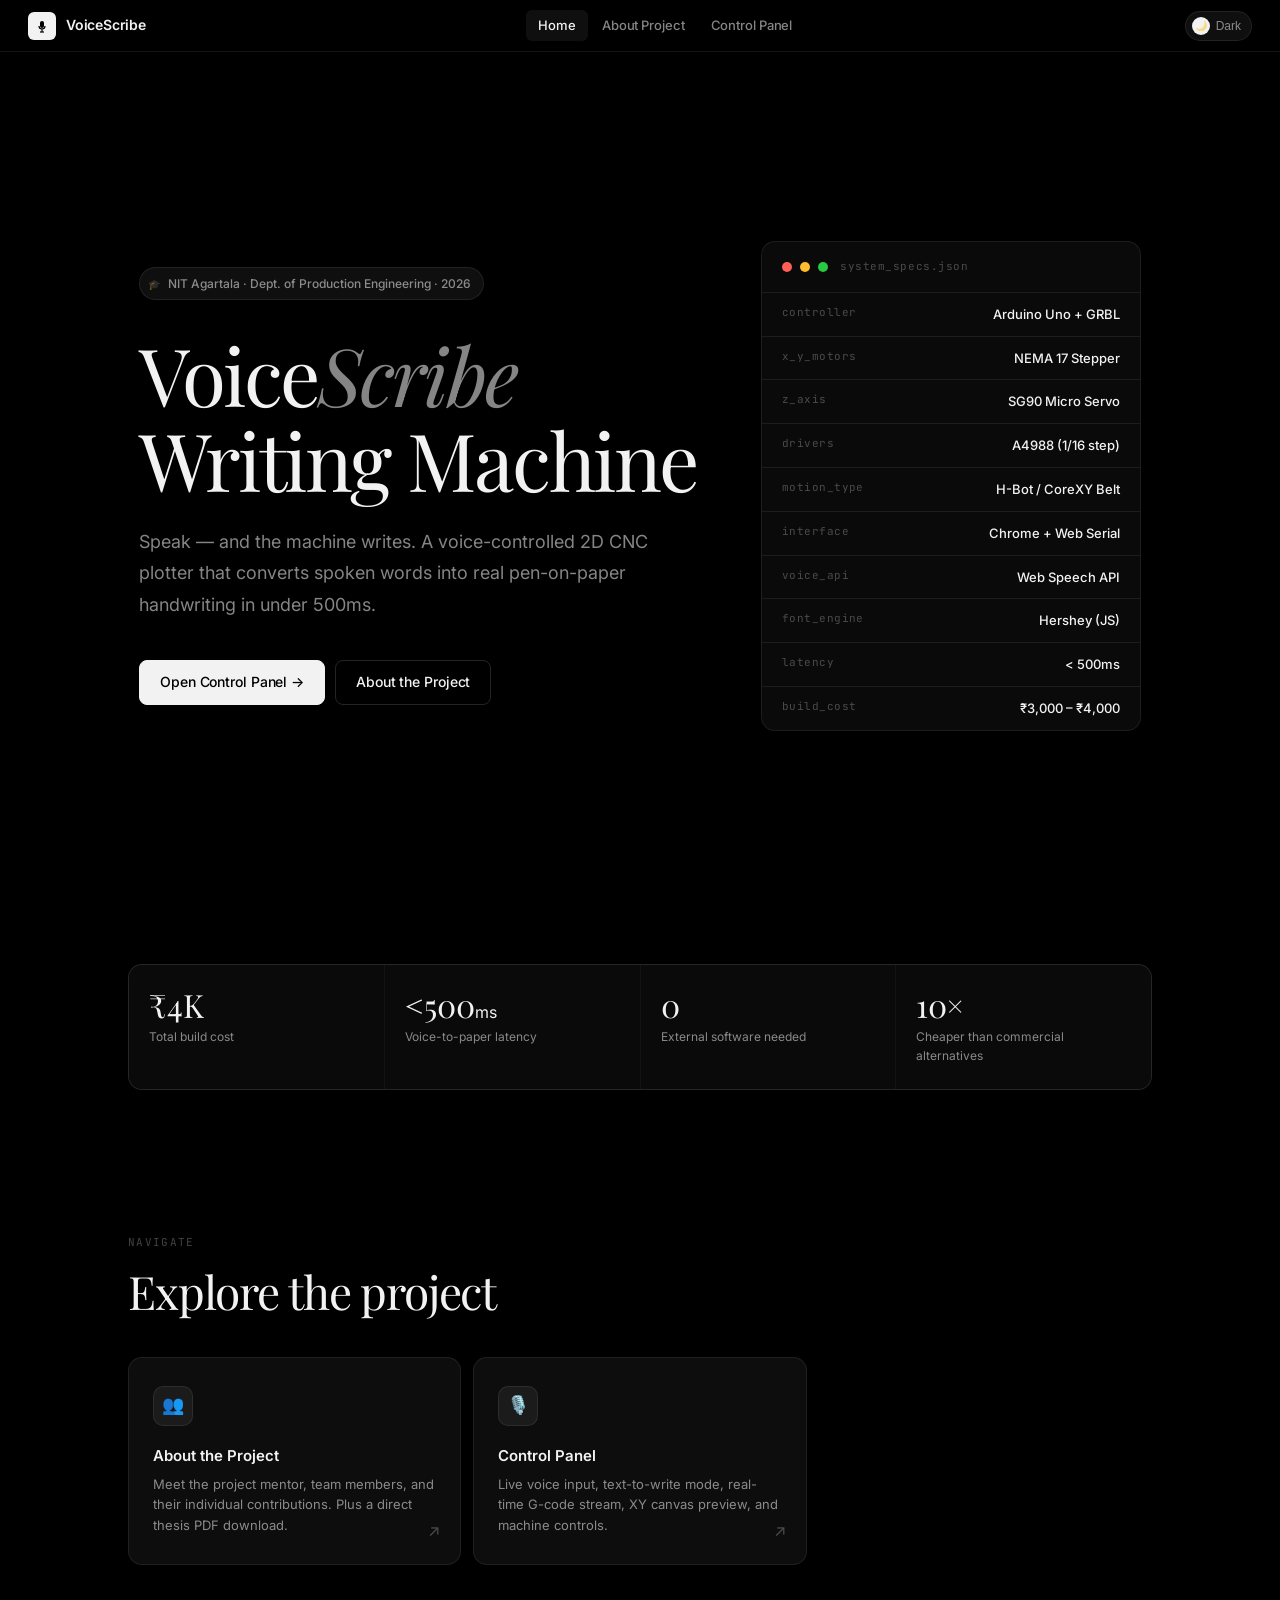
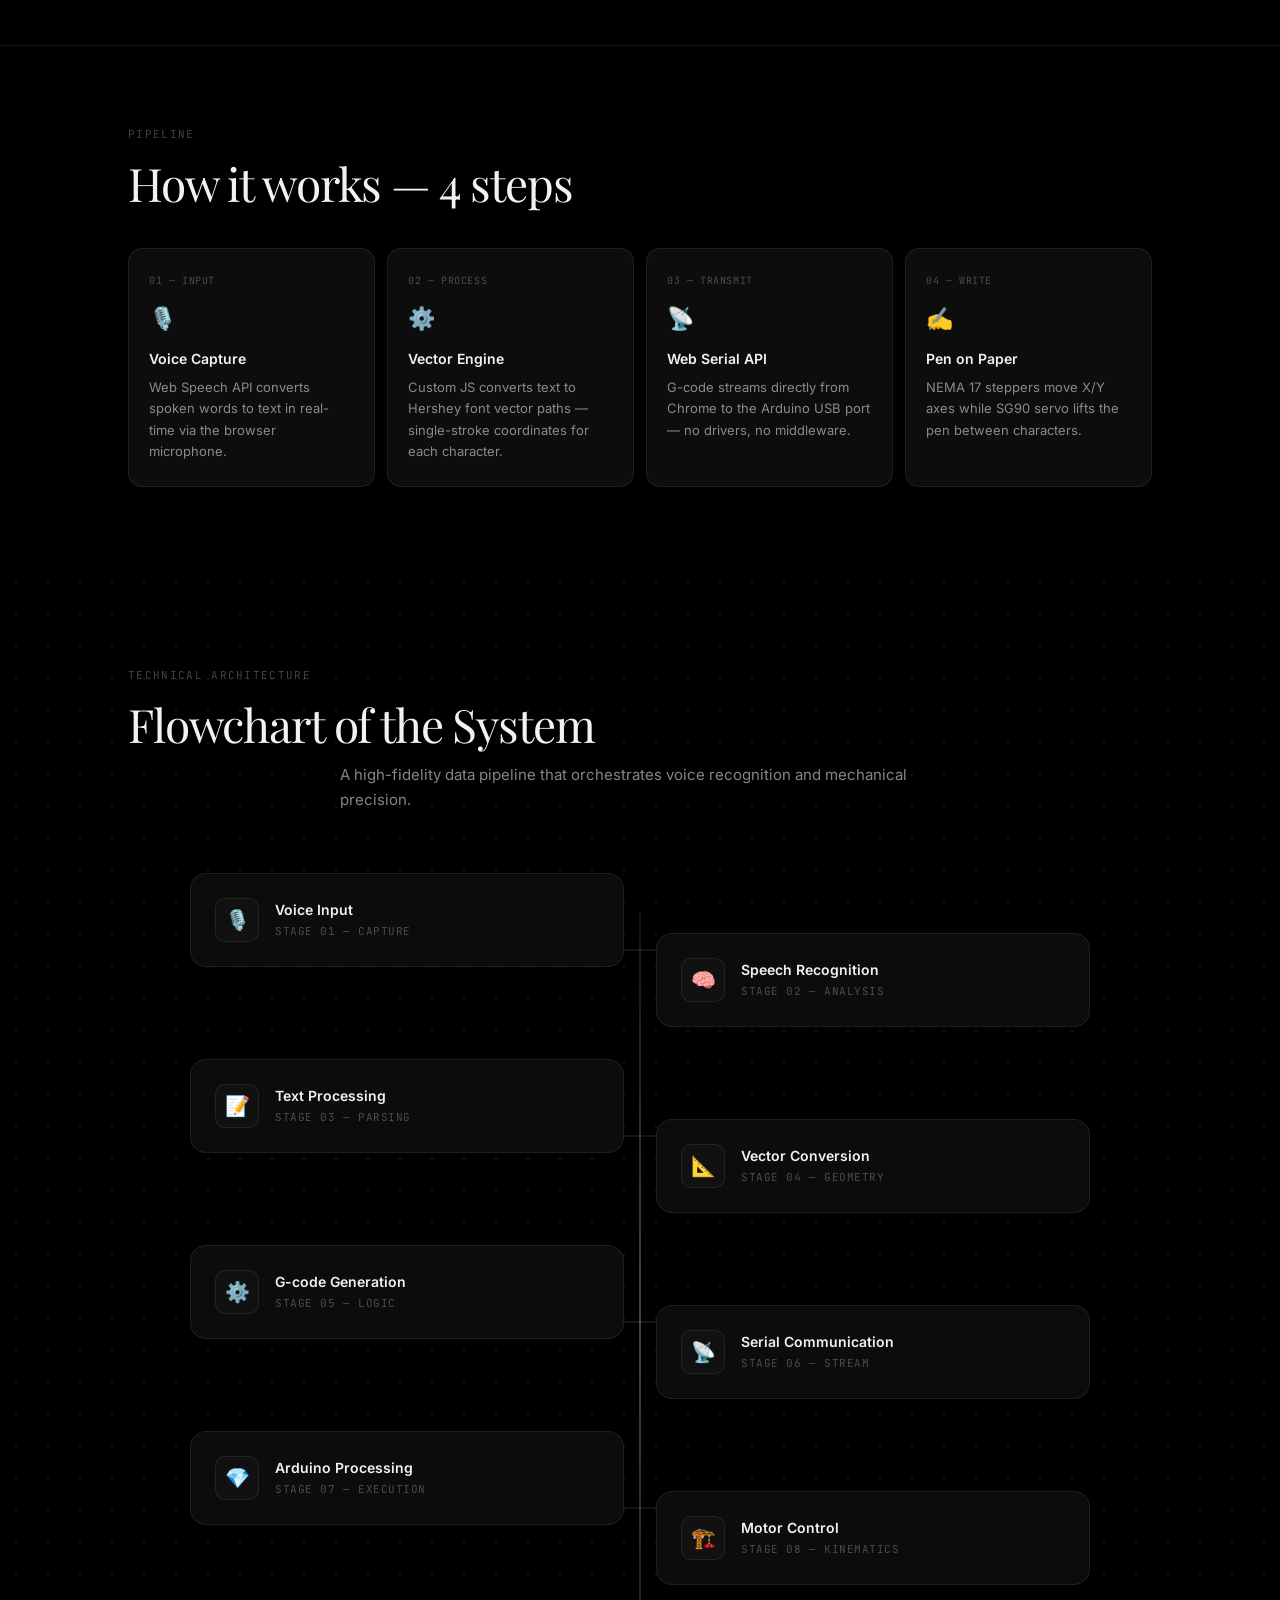
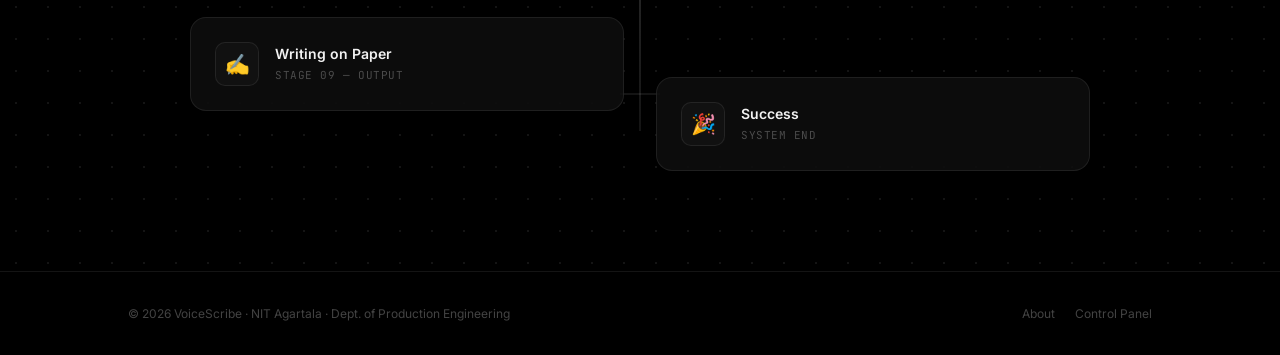
==== index.html @ cf7ff481 "Initial commit: VoiceScribe Web App Ready" ====
<!DOCTYPE html>
<html lang="en" data-theme="dark">

<head>
  <meta charset="UTF-8">
  <meta name="viewport" content="width=device-width,initial-scale=1">
  <title>VoiceScribe — NIT Agartala</title>
  <link rel="stylesheet" href="style.css">
  <style>
    /* ── HOME PAGE STYLES ── */

    /* Hero */
    .hero {
      min-height: calc(100vh - 52px);
      display: flex;
      flex-direction: column;
      justify-content: center;
      padding: 80px 0 60px;
    }

    .hero-kicker {
      display: inline-flex;
      align-items: center;
      gap: 8px;
      padding: 6px 12px 6px 8px;
      background: var(--pill-bg);
      border: 1px solid var(--border);
      border-radius: 20px;
      font-size: 12px;
      font-weight: 500;
      color: var(--text-2);
      margin-bottom: 32px;
      width: fit-content;
    }

    .hero-kicker span {
      font-size: 10px;
    }

    .hero-title {
      margin-bottom: 24px;
    }

    .hero-title em {
      font-style: italic;
      color: var(--text-2);
    }

    .hero-desc {
      font-size: 18px;
      color: var(--text-2);
      line-height: 1.75;
      max-width: 520px;
      margin-bottom: 40px;
    }

    .hero-actions {
      display: flex;
      gap: 10px;
      flex-wrap: wrap;
    }

    /* Hero aside — specs panel */
    .hero-grid {
      display: grid;
      grid-template-columns: 1fr 380px;
      gap: 64px;
      align-items: center;
    }

    .specs-panel {
      background: var(--bg-1);
      border: 1px solid var(--border);
      border-radius: var(--radius);
      overflow: hidden;
    }

    .specs-panel-head {
      padding: 16px 20px;
      border-bottom: 1px solid var(--border);
      display: flex;
      align-items: center;
      gap: 8px;
    }

    .specs-panel-head .dot {
      width: 10px;
      height: 10px;
      border-radius: 50%;
    }

    .dot-r {
      background: #ff5f57;
    }

    .dot-y {
      background: #febc2e;
    }

    .dot-g {
      background: #28c840;
    }

    .specs-panel-title {
      font-family: 'JetBrains Mono', monospace;
      font-size: 11px;
      color: var(--text-3);
      margin-left: 4px;
      letter-spacing: .05em;
    }

    .specs-row {
      display: flex;
      justify-content: space-between;
      padding: 11px 20px;
      border-bottom: 1px solid var(--border);
      font-size: 13px;
    }

    .specs-row:last-child {
      border-bottom: none;
    }

    .specs-k {
      color: var(--text-3);
      font-family: 'JetBrains Mono', monospace;
      font-size: 11px;
      letter-spacing: .04em;
    }

    .specs-v {
      color: var(--text);
      font-weight: 500;
    }

    /* Stat strip */
    .stat-strip {
      display: grid;
      grid-template-columns: repeat(4, 1fr);
      border: 1px solid var(--border);
      border-radius: var(--radius);
      overflow: hidden;
      background: var(--border);
      gap: 1px;
      margin: 64px 0;
    }

    .stat-cell {
      background: var(--bg-1);
      padding: 24px 20px;
      transition: background .2s;
    }

    .stat-cell:hover {
      background: var(--bg-2);
    }

    .stat-num {
      font-family: 'Playfair Display', serif;
      font-size: 32px;
      line-height: 1;
      margin-bottom: 6px;
    }

    .stat-label {
      font-size: 12px;
      color: var(--text-2);
    }

    /* Feature cards */
    .feat-grid {
      display: grid;
      grid-template-columns: repeat(3, 1fr);
      gap: 12px;
      margin-top: 40px;
    }

    .feat-card {
      padding: 28px 24px;
      background: var(--card);
      border: 1px solid var(--border);
      border-radius: var(--radius);
      cursor: pointer;
      transition: border-color .25s, box-shadow .25s, transform .2s;
      text-decoration: none;
      color: var(--text);
      display: block;
      position: relative;
      overflow: hidden;
    }

    .feat-card:hover {
      border-color: var(--border-2);
      box-shadow: var(--shadow-md);
      transform: translateY(-2px);
    }

    .feat-icon {
      width: 40px;
      height: 40px;
      background: var(--pill-bg);
      border: 1px solid var(--border);
      border-radius: 10px;
      display: flex;
      align-items: center;
      justify-content: center;
      font-size: 18px;
      margin-bottom: 18px;
    }

    .feat-title {
      font-size: 15px;
      font-weight: 600;
      margin-bottom: 6px;
    }

    .feat-desc {
      font-size: 13px;
      color: var(--text-2);
      line-height: 1.6;
    }

    .feat-arrow {
      position: absolute;
      bottom: 20px;
      right: 20px;
      color: var(--text-3);
      font-size: 16px;
      transition: all .2s;
    }

    .feat-card:hover .feat-arrow {
      color: var(--text);
      transform: translate(2px, -2px);
    }

    /* Thesis download strip */
    .thesis-strip {
      display: flex;
      align-items: center;
      justify-content: space-between;
      padding: 24px 28px;
      background: var(--bg-1);
      border: 1px solid var(--border);
      border-radius: var(--radius);
      gap: 20px;
      flex-wrap: wrap;
    }

    .thesis-strip-left {
      display: flex;
      align-items: center;
      gap: 16px;
    }

    .thesis-icon {
      width: 44px;
      height: 44px;
      background: var(--pill-bg);
      border: 1px solid var(--border);
      border-radius: 10px;
      display: flex;
      align-items: center;
      justify-content: center;
      font-size: 20px;
      flex-shrink: 0;
    }

    .thesis-strip h3 {
      font-size: 15px;
      font-weight: 600;
      margin-bottom: 2px;
    }

    .thesis-strip p {
      font-size: 13px;
      color: var(--text-2);
    }

    @media(max-width:900px) {
      .hero-grid {
        grid-template-columns: 1fr;
      }

      .specs-panel {
        display: none;
      }

      .feat-grid {
        grid-template-columns: 1fr 1fr;
      }

      .stat-strip {
        grid-template-columns: 1fr 1fr;
      }
    }

    @media(max-width:560px) {
      .feat-grid {
        grid-template-columns: 1fr;
      }
    }

    /* ── FLOWCHART ── */
    .flow-section {
      background: var(--bg);
      padding: 100px 0;
      position: relative;
      background-image: radial-gradient(var(--border) 1px, transparent 1px);
      background-size: 32px 32px;
    }

    .flow-dashboard {
      max-width: 900px;
      margin: 60px auto 0;
      display: grid;
      grid-template-columns: repeat(2, 1fr);
      gap: 32px;
      position: relative;
    }

    /* Connecting paths (Desktop) */
    .flow-dashboard::before {
      content: "";
      position: absolute;
      top: 40px;
      bottom: 40px;
      left: 50%;
      width: 2px;
      background: linear-gradient(to bottom, var(--border), var(--text-3), var(--border));
      transform: translateX(-50%);
      z-index: 0;
    }

    .flow-item {
      display: flex;
      flex-direction: column;
      gap: 12px;
      position: relative;
      z-index: 1;
    }

    .flow-item:nth-child(even) {
      padding-top: 60px;
    }

    .flow-box {
      background: rgba(20, 20, 20, 0.6);
      backdrop-filter: blur(12px);
      border: 1px solid var(--border);
      border-radius: 16px;
      padding: 24px;
      display: flex;
      align-items: center;
      gap: 16px;
      transition: all 0.4s cubic-bezier(0.16, 1, 0.3, 1);
    }

    .flow-item:hover .flow-box {
      border-color: var(--text-2);
      transform: translateY(-4px) scale(1.02);
      background: rgba(30, 30, 30, 0.8);
      box-shadow: 0 10px 40px rgba(0,0,0,0.4);
    }

    .flow-icon {
      width: 44px;
      height: 44px;
      background: var(--bg-2);
      border: 1px solid var(--border);
      border-radius: 10px;
      display: flex;
      align-items: center;
      justify-content: center;
      font-size: 20px;
      flex-shrink: 0;
    }

    .flow-info {
      display: flex;
      flex-direction: column;
    }

    .flow-name {
      font-size: 14px;
      font-weight: 600;
      color: var(--text);
      margin-bottom: 2px;
    }

    .flow-meta {
      font-size: 11px;
      color: var(--text-3);
      font-family: 'JetBrains Mono', monospace;
      text-transform: uppercase;
      letter-spacing: 0.05em;
    }

    /* Connector line logic */
    .flow-item::after {
      content: "";
      position: absolute;
      top: 50%;
      width: 20px;
      height: 2px;
      background: var(--border);
      z-index: -1;
    }

    .flow-item:nth-child(odd)::after {
      right: -16px;
      transform: translateY(-50%);
    }

    .flow-item:nth-child(even)::after {
      left: -16px;
      transform: translateY(-50%);
    }

    @media(max-width:800px) {
      .flow-dashboard {
        grid-template-columns: 1fr;
        gap: 40px;
      }
      .flow-dashboard::before {
        left: 20px;
        transform: none;
      }
      .flow-item:nth-child(even) {
        padding-top: 0;
      }
      .flow-item::after {
        display: none;
      }
    }
  </style>
</head>

<body>

  <!-- ── NAVBAR ── -->
  <nav class="navbar">
    <a href="index.html" class="nav-brand">
      <div class="nav-brand-icon">
        <svg viewBox="0 0 14 14" fill="none">
          <path d="M7 2a2 2 0 0 0-2 2v3a2 2 0 0 0 4 0V4a2 2 0 0 0-2-2Z" fill="currentColor"
            style="fill:var(--accent-inv)" />
          <path d="M4 7a3 3 0 0 0 6 0" stroke="var(--accent-inv)" stroke-width="1.2" fill="none" />
          <line x1="7" y1="10" x2="7" y2="13" stroke="var(--accent-inv)" stroke-width="1.2" />
          <line x1="5" y1="13" x2="9" y2="13" stroke="var(--accent-inv)" stroke-width="1.2" />
        </svg>
      </div>
      <span class="nav-brand-name">VoiceScribe</span>
    </a>

    <ul class="nav-links">
      <li><a href="index.html" class="active">Home</a></li>
      <li><a href="about.html">About Project</a></li>
      <li><a href="control.html">Control Panel</a></li>
    </ul>

    <div class="nav-right">
      <button class="theme-pill" id="themePill">
        <span class="theme-pill-dot">🌙</span>
        <span class="theme-pill-label">Dark</span>
      </button>
    </div>
  </nav>

  <!-- ── PAGE ── -->
  <div class="page">

    <!-- HERO -->
    <section class="hero">
      <div class="wrap">
        <div class="hero-grid">
          <div>
            <div class="hero-kicker">
              <span>🎓</span> NIT Agartala · Dept. of Production Engineering · 2026
            </div>
            <h1 class="h-display hero-title">
              Voice<em>Scribe</em><br>Writing Machine
            </h1>
            <p class="hero-desc">
              Speak — and the machine writes. A voice-controlled 2D CNC plotter that converts spoken words into real
              pen-on-paper handwriting in under 500ms.
            </p>
            <div class="hero-actions">
              <a href="control.html" class="btn btn-primary">Open Control Panel →</a>
              <a href="about.html" class="btn btn-outline">About the Project</a>
            </div>
          </div>

          <!-- Specs panel -->
          <div class="specs-panel" data-sr>
            <div class="specs-panel-head">
              <div class="dot dot-r"></div>
              <div class="dot dot-y"></div>
              <div class="dot dot-g"></div>
              <span class="specs-panel-title">system_specs.json</span>
            </div>
            <div class="specs-row"><span class="specs-k">controller</span><span class="specs-v">Arduino Uno +
                GRBL</span></div>
            <div class="specs-row"><span class="specs-k">x_y_motors</span><span class="specs-v">NEMA 17 Stepper</span>
            </div>
            <div class="specs-row"><span class="specs-k">z_axis</span><span class="specs-v">SG90 Micro Servo</span>
            </div>
            <div class="specs-row"><span class="specs-k">drivers</span><span class="specs-v">A4988 (1/16 step)</span>
            </div>
            <div class="specs-row"><span class="specs-k">motion_type</span><span class="specs-v">H-Bot / CoreXY
                Belt</span></div>
            <div class="specs-row"><span class="specs-k">interface</span><span class="specs-v">Chrome + Web
                Serial</span></div>
            <div class="specs-row"><span class="specs-k">voice_api</span><span class="specs-v">Web Speech API</span>
            </div>
            <div class="specs-row"><span class="specs-k">font_engine</span><span class="specs-v">Hershey (JS)</span>
            </div>
            <div class="specs-row"><span class="specs-k">latency</span><span class="specs-v">&lt; 500ms</span></div>
            <div class="specs-row"><span class="specs-k">build_cost</span><span class="specs-v">₹3,000 – ₹4,000</span>
            </div>
          </div>
        </div>
      </div>
    </section>

    <!-- STATS -->
    <div class="wrap" style="padding-bottom:0">
      <div class="stat-strip" data-sr>
        <div class="stat-cell">
          <div class="stat-num">₹4K</div>
          <div class="stat-label">Total build cost</div>
        </div>
        <div class="stat-cell">
          <div class="stat-num">&lt;500<span
              style="font-size:16px;font-family:'Inter',sans-serif;font-weight:400">ms</span></div>
          <div class="stat-label">Voice-to-paper latency</div>
        </div>
        <div class="stat-cell">
          <div class="stat-num">0</div>
          <div class="stat-label">External software needed</div>
        </div>
        <div class="stat-cell">
          <div class="stat-num">10×</div>
          <div class="stat-label">Cheaper than commercial alternatives</div>
        </div>
      </div>
    </div>

    <!-- FEATURE CARDS / PAGE NAVIGATION -->
    <section class="section">
      <div class="wrap">
        <p class="eyebrow">Navigate</p>
        <h2 class="h-1">Explore the project</h2>

        <div class="feat-grid">
          <a href="about.html" class="feat-card" data-sr data-sr-delay="0ms">
            <div class="feat-icon">👥</div>
            <div class="feat-title">About the Project</div>
            <div class="feat-desc">Meet the project mentor, team members, and their individual contributions. Plus a
              direct thesis PDF download.</div>
            <span class="feat-arrow">↗</span>
          </a>



          <a href="control.html" class="feat-card" data-sr data-sr-delay="120ms">
            <div class="feat-icon">🎙️</div>
            <div class="feat-title">Control Panel</div>
            <div class="feat-desc">Live voice input, text-to-write mode, real-time G-code stream, XY canvas preview, and
              machine controls.</div>
            <span class="feat-arrow">↗</span>
          </a>
        </div>
      </div>
    </section>

    <!-- HOW IT WORKS -->
    <section class="section">
      <div class="wrap">
        <p class="eyebrow">Pipeline</p>
        <h2 class="h-1" style="margin-bottom:40px;">How it works — 4 steps</h2>

        <div style="display:grid;grid-template-columns:repeat(4,1fr);gap:12px;">
          <div class="card" style="padding:24px 20px;" data-sr data-sr-delay="0ms">
            <div
              style="font-family:'JetBrains Mono',monospace;font-size:10px;color:var(--text-3);margin-bottom:12px;letter-spacing:.06em;">
              01 — INPUT</div>
            <div style="font-size:22px;margin-bottom:12px;">🎙️</div>
            <div style="font-size:14px;font-weight:600;margin-bottom:6px;">Voice Capture</div>
            <div class="body-sm">Web Speech API converts spoken words to text in real-time via the browser microphone.
            </div>
          </div>
          <div class="card" style="padding:24px 20px;" data-sr data-sr-delay="80ms">
            <div
              style="font-family:'JetBrains Mono',monospace;font-size:10px;color:var(--text-3);margin-bottom:12px;letter-spacing:.06em;">
              02 — PROCESS</div>
            <div style="font-size:22px;margin-bottom:12px;">⚙️</div>
            <div style="font-size:14px;font-weight:600;margin-bottom:6px;">Vector Engine</div>
            <div class="body-sm">Custom JS converts text to Hershey font vector paths — single-stroke coordinates for
              each character.</div>
          </div>
          <div class="card" style="padding:24px 20px;" data-sr data-sr-delay="160ms">
            <div
              style="font-family:'JetBrains Mono',monospace;font-size:10px;color:var(--text-3);margin-bottom:12px;letter-spacing:.06em;">
              03 — TRANSMIT</div>
            <div style="font-size:22px;margin-bottom:12px;">📡</div>
            <div style="font-size:14px;font-weight:600;margin-bottom:6px;">Web Serial API</div>
            <div class="body-sm">G-code streams directly from Chrome to the Arduino USB port — no drivers, no
              middleware.</div>
          </div>
          <div class="card" style="padding:24px 20px;" data-sr data-sr-delay="240ms">
            <div
              style="font-family:'JetBrains Mono',monospace;font-size:10px;color:var(--text-3);margin-bottom:12px;letter-spacing:.06em;">
              04 — WRITE</div>
            <div style="font-size:22px;margin-bottom:12px;">✍️</div>
            <div style="font-size:14px;font-weight:600;margin-bottom:6px;">Pen on Paper</div>
            <div class="body-sm">NEMA 17 steppers move X/Y axes while SG90 servo lifts the pen between characters.</div>
          </div>
        </div>
      </div>
    </section>

    <!-- TECHNICAL FLOWCHART -->
    <section class="flow-section">
      <div class="wrap">
        <div class="flow-header">
          <p class="eyebrow">Technical Architecture</p>
          <h2 class="h-1">Flowchart of the System</h2>
          <p class="body-md" style="margin-top:12px; max-width:600px; margin-left:auto; margin-right:auto;">
            A high-fidelity data pipeline that orchestrates voice recognition and mechanical precision.
          </p>
        </div>

        <div class="flow-dashboard">
          <div class="flow-item" data-sr>
            <div class="flow-box">
              <div class="flow-icon">🎙️</div>
              <div class="flow-info">
                <span class="flow-name">Voice Input</span>
                <span class="flow-meta">Stage 01 — Capture</span>
              </div>
            </div>
          </div>

          <div class="flow-item" data-sr data-sr-delay="50ms">
            <div class="flow-box">
              <div class="flow-icon">🧠</div>
              <div class="flow-info">
                <span class="flow-name">Speech Recognition</span>
                <span class="flow-meta">Stage 02 — Analysis</span>
              </div>
            </div>
          </div>

          <div class="flow-item" data-sr data-sr-delay="100ms">
            <div class="flow-box">
              <div class="flow-icon">📝</div>
              <div class="flow-info">
                <span class="flow-name">Text Processing</span>
                <span class="flow-meta">Stage 03 — Parsing</span>
              </div>
            </div>
          </div>

          <div class="flow-item" data-sr data-sr-delay="150ms">
            <div class="flow-box">
              <div class="flow-icon">📐</div>
              <div class="flow-info">
                <span class="flow-name">Vector Conversion</span>
                <span class="flow-meta">Stage 04 — Geometry</span>
              </div>
            </div>
          </div>

          <div class="flow-item" data-sr data-sr-delay="200ms">
            <div class="flow-box">
              <div class="flow-icon">⚙️</div>
              <div class="flow-info">
                <span class="flow-name">G-code Generation</span>
                <span class="flow-meta">Stage 05 — Logic</span>
              </div>
            </div>
          </div>

          <div class="flow-item" data-sr data-sr-delay="250ms">
            <div class="flow-box">
              <div class="flow-icon">📡</div>
              <div class="flow-info">
                <span class="flow-name">Serial Communication</span>
                <span class="flow-meta">Stage 06 — Stream</span>
              </div>
            </div>
          </div>

          <div class="flow-item" data-sr data-sr-delay="300ms">
            <div class="flow-box">
              <div class="flow-icon">💎</div>
              <div class="flow-info">
                <span class="flow-name">Arduino Processing</span>
                <span class="flow-meta">Stage 07 — Execution</span>
              </div>
            </div>
          </div>

          <div class="flow-item" data-sr data-sr-delay="350ms">
            <div class="flow-box">
              <div class="flow-icon">🏗️</div>
              <div class="flow-info">
                <span class="flow-name">Motor Control</span>
                <span class="flow-meta">Stage 08 — Kinematics</span>
              </div>
            </div>
          </div>

          <div class="flow-item" data-sr data-sr-delay="400ms">
            <div class="flow-box">
              <div class="flow-icon">✍️</div>
              <div class="flow-info">
                <span class="flow-name">Writing on Paper</span>
                <span class="flow-meta">Stage 09 — Output</span>
              </div>
            </div>
          </div>

          <div class="flow-item" data-sr data-sr-delay="450ms">
            <div class="flow-box">
              <div class="flow-icon">🎉</div>
              <div class="flow-info">
                <span class="flow-name">Success</span>
                <span class="flow-meta">System End</span>
              </div>
            </div>
          </div>
        </div>
      </div>
    </section>



  </div><!-- .page -->

  <footer class="footer">
    <div class="wrap">
      <div class="footer-inner">
        <span class="footer-copy">© 2026 VoiceScribe · NIT Agartala · Dept. of Production Engineering</span>
        <nav class="footer-nav">
          <a href="about.html">About</a>
          <a href="control.html">Control Panel</a>
        </nav>
      </div>
    </div>
  </footer>

  <script src="shared.js"></script>
  <script src="script.js"></script>
</body>

</html>
---- style.css ----
/* ═══════════════════════════════════════════════
   VoiceScribe — NIT Agartala
   Shared Stylesheet · Apple-minimal aesthetic
   ═══════════════════════════════════════════════ */

@import url('https://fonts.googleapis.com/css2?family=Inter:wght@300;400;500;600&family=Playfair+Display:ital,wght@0,400;0,600;1,400&family=JetBrains+Mono:wght@300;400;500&display=swap');

/* ── THEME TOKENS ─────────────────────────── */
:root {
  --bg:         #000000;
  --bg-1:       #0a0a0a;
  --bg-2:       #111111;
  --bg-3:       #1a1a1a;
  --border:     rgba(255,255,255,0.08);
  --border-2:   rgba(255,255,255,0.14);
  --text:       #f2f2f2;
  --text-2:     rgba(242,242,242,0.55);
  --text-3:     rgba(242,242,242,0.28);
  --accent:     #f2f2f2;
  --accent-inv: #000000;
  --card:       #0d0d0d;
  --card-hover: #141414;
  --pill-bg:    rgba(255,255,255,0.06);
  --shadow-sm:  0 1px 3px rgba(0,0,0,0.5);
  --shadow-md:  0 4px 24px rgba(0,0,0,0.6);
  --shadow-lg:  0 12px 48px rgba(0,0,0,0.7);
  --radius:     14px;
  --radius-sm:  8px;
  --radius-xs:  5px;
}

[data-theme="light"] {
  --bg:         #ffffff;
  --bg-1:       #f9f9f7;
  --bg-2:       #f2f2ef;
  --bg-3:       #eaeae6;
  --border:     rgba(0,0,0,0.07);
  --border-2:   rgba(0,0,0,0.13);
  --text:       #1a1a1a;
  --text-2:     rgba(26,26,26,0.52);
  --text-3:     rgba(26,26,26,0.28);
  --accent:     #1a1a1a;
  --accent-inv: #ffffff;
  --card:       #ffffff;
  --card-hover: #fafaf8;
  --pill-bg:    rgba(0,0,0,0.04);
  --shadow-sm:  0 1px 3px rgba(0,0,0,0.06);
  --shadow-md:  0 4px 24px rgba(0,0,0,0.08);
  --shadow-lg:  0 12px 48px rgba(0,0,0,0.1);
}

/* ── RESET ─────────────────────────────────── */
*, *::before, *::after { margin:0; padding:0; box-sizing:border-box; }
html { scroll-behavior:smooth; -webkit-font-smoothing:antialiased; }

body {
  background: var(--bg);
  color: var(--text);
  font-family: 'Inter', -apple-system, sans-serif;
  font-size: 15px;
  line-height: 1.6;
  min-height: 100vh;
  transition: background .35s ease, color .35s ease;
}

/* ── NAVBAR ─────────────────────────────────── */
.navbar {
  position: fixed; top:0; left:0; right:0; z-index:200;
  height: 52px;
  display: flex; align-items:center;
  padding: 0 28px;
  background: rgba(0,0,0,0.72);
  backdrop-filter: saturate(180%) blur(20px);
  -webkit-backdrop-filter: saturate(180%) blur(20px);
  border-bottom: 1px solid var(--border);
  transition: background .35s;
}

[data-theme="light"] .navbar {
  background: rgba(255,255,255,0.82);
}

.nav-brand {
  display:flex; align-items:center; gap:10px;
  text-decoration:none; color:var(--text);
  flex-shrink:0;
}

.nav-brand-icon {
  width:28px; height:28px;
  background: var(--text);
  border-radius:6px;
  display:flex; align-items:center; justify-content:center;
}
.nav-brand-icon svg { width:14px; height:14px; }

.nav-brand-name {
  font-size:14px; font-weight:600;
  letter-spacing:-.2px;
}

.nav-links {
  display:flex; align-items:center; gap:2px;
  list-style:none;
  margin: 0 auto;
}

.nav-links a {
  display:block;
  padding: 5px 12px;
  border-radius:6px;
  font-size:13px; font-weight:500;
  color: var(--text-2);
  text-decoration:none;
  transition: color .2s, background .2s;
  letter-spacing:-.1px;
}

.nav-links a:hover { color:var(--text); background:var(--pill-bg); }
.nav-links a.active { color:var(--text); background:var(--pill-bg); }

.nav-right { display:flex; align-items:center; gap:10px; flex-shrink:0; }

/* Theme toggle — pill style */
.theme-pill {
  display:flex; align-items:center; gap:6px;
  padding: 5px 10px 5px 6px;
  background: var(--pill-bg);
  border: 1px solid var(--border);
  border-radius:20px;
  cursor:pointer; font-size:12px;
  color:var(--text-2); font-weight:500;
  transition: all .2s; user-select:none;
}
.theme-pill:hover { border-color:var(--border-2); color:var(--text); }
.theme-pill-dot {
  width:18px; height:18px; border-radius:50%;
  background:var(--text);
  display:flex; align-items:center; justify-content:center;
  font-size:10px; line-height:1;
}

/* ── PAGE SHELL ─────────────────────────────── */
.page { padding-top:52px; }

/* ── CONTAINER ──────────────────────────────── */
.wrap     { max-width:1080px; margin:0 auto; padding:0 28px; }
.wrap-sm  { max-width:720px;  margin:0 auto; padding:0 28px; }
.wrap-xs  { max-width:560px;  margin:0 auto; padding:0 28px; }

/* ── SECTION ────────────────────────────────── */
.section { padding:80px 0; }
.section + .section { border-top:1px solid var(--border); }

/* ── EYEBROW / LABEL ─────────────────────────── */
.eyebrow {
  font-family:'JetBrains Mono',monospace;
  font-size:11px; font-weight:400;
  letter-spacing:.12em; text-transform:uppercase;
  color:var(--text-3); margin-bottom:14px;
}

/* ── HEADINGS ─────────────────────────────────── */
.h-display {
  font-family:'Playfair Display',serif;
  font-size:clamp(44px,7vw,80px);
  font-weight:400; line-height:1.06;
  letter-spacing:-.03em;
}

.h-1 {
  font-family:'Playfair Display',serif;
  font-size:clamp(30px,4vw,46px);
  font-weight:400; line-height:1.1;
  letter-spacing:-.025em;
}

.h-2 {
  font-family:'Playfair Display',serif;
  font-size:clamp(22px,3vw,30px);
  font-weight:400; line-height:1.2;
  letter-spacing:-.02em;
}

.body-lg { font-size:17px; color:var(--text-2); line-height:1.75; }
.body-md { font-size:15px; color:var(--text-2); line-height:1.7; }
.body-sm { font-size:13px; color:var(--text-2); line-height:1.65; }

/* ── CARD ─────────────────────────────────────── */
.card {
  background:var(--card);
  border:1px solid var(--border);
  border-radius:var(--radius);
  transition: border-color .25s, box-shadow .25s, transform .2s;
}
.card:hover {
  border-color:var(--border-2);
  box-shadow:var(--shadow-md);
}
.card-lift:hover { transform:translateY(-3px); }

/* ── PILL / BADGE ─────────────────────────────── */
.pill {
  display:inline-flex; align-items:center; gap:5px;
  padding:4px 10px;
  background:var(--pill-bg);
  border:1px solid var(--border);
  border-radius:20px;
  font-size:12px; font-weight:500;
  color:var(--text-2);
  font-family:'JetBrains Mono',monospace;
  letter-spacing:.02em;
}

/* ── BUTTONS ──────────────────────────────────── */
.btn {
  display:inline-flex; align-items:center; gap:7px;
  padding:10px 20px;
  border-radius:var(--radius-sm);
  font-size:14px; font-weight:500;
  cursor:pointer; text-decoration:none;
  transition:all .2s; border:1.5px solid transparent;
  letter-spacing:-.1px; font-family:'Inter',sans-serif;
}
.btn-primary {
  background:var(--text); color:var(--accent-inv);
  border-color:var(--text);
}
.btn-primary:hover { opacity:.88; transform:translateY(-1px); }

.btn-outline {
  background:transparent; color:var(--text);
  border-color:var(--border-2);
}
.btn-outline:hover { border-color:var(--text); background:var(--pill-bg); }

.btn-ghost {
  background:var(--pill-bg); color:var(--text);
  border-color:var(--border);
}
.btn-ghost:hover { background:var(--bg-3); border-color:var(--border-2); }

.btn-sm { padding:7px 14px; font-size:12px; border-radius:6px; }

/* ── DIVIDER ──────────────────────────────────── */
hr.divider { border:none; border-top:1px solid var(--border); margin:0; }

/* ── MONO TEXT ─────────────────────────────────── */
.mono {
  font-family:'JetBrains Mono',monospace;
  font-size:12px; color:var(--text-2);
}

/* ── FOOTER ───────────────────────────────────── */
.footer {
  border-top:1px solid var(--border);
  padding:32px 0;
}
.footer-inner {
  display:flex; align-items:center; justify-content:space-between;
  flex-wrap:wrap; gap:16px;
}
.footer-copy { font-size:12px; color:var(--text-3); }
.footer-nav { display:flex; gap:20px; }
.footer-nav a { font-size:12px; color:var(--text-3); text-decoration:none; transition:color .2s; }
.footer-nav a:hover { color:var(--text-2); }

/* ── SCROLL REVEAL ─────────────────────────────── */
[data-sr] {
  opacity:0; transform:translateY(18px);
  transition:opacity .55s ease, transform .55s ease;
}
[data-sr].visible { opacity:1; transform:none; }

/* ── SCROLLBAR ─────────────────────────────────── */
::-webkit-scrollbar { width:4px; height:4px; }
::-webkit-scrollbar-track { background:transparent; }
::-webkit-scrollbar-thumb { background:var(--border-2); border-radius:2px; }

/* ── RESPONSIVE ─────────────────────────────────── */
@media(max-width:768px){
  .nav-links { display:none; }
  .wrap, .wrap-sm, .wrap-xs { padding:0 20px; }
  .section { padding:56px 0; }
  .h-display { font-size:38px; }
}
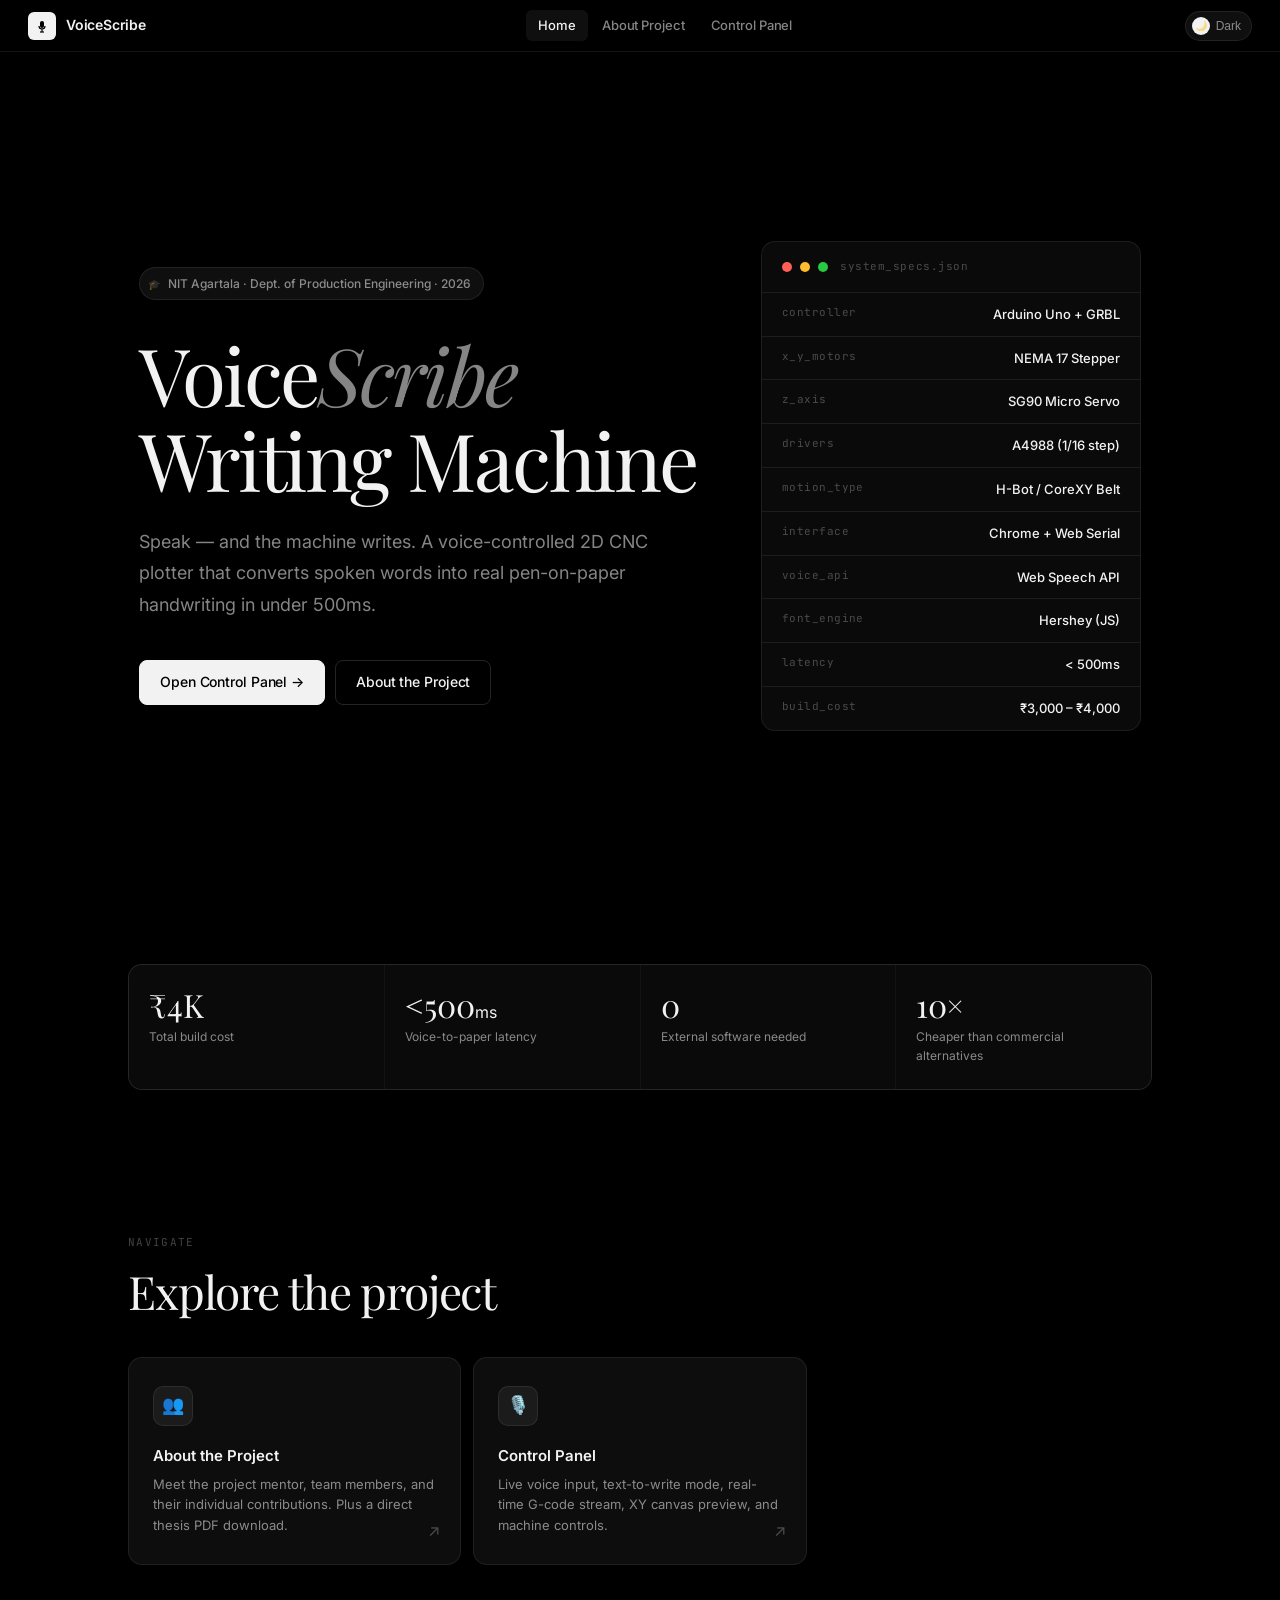
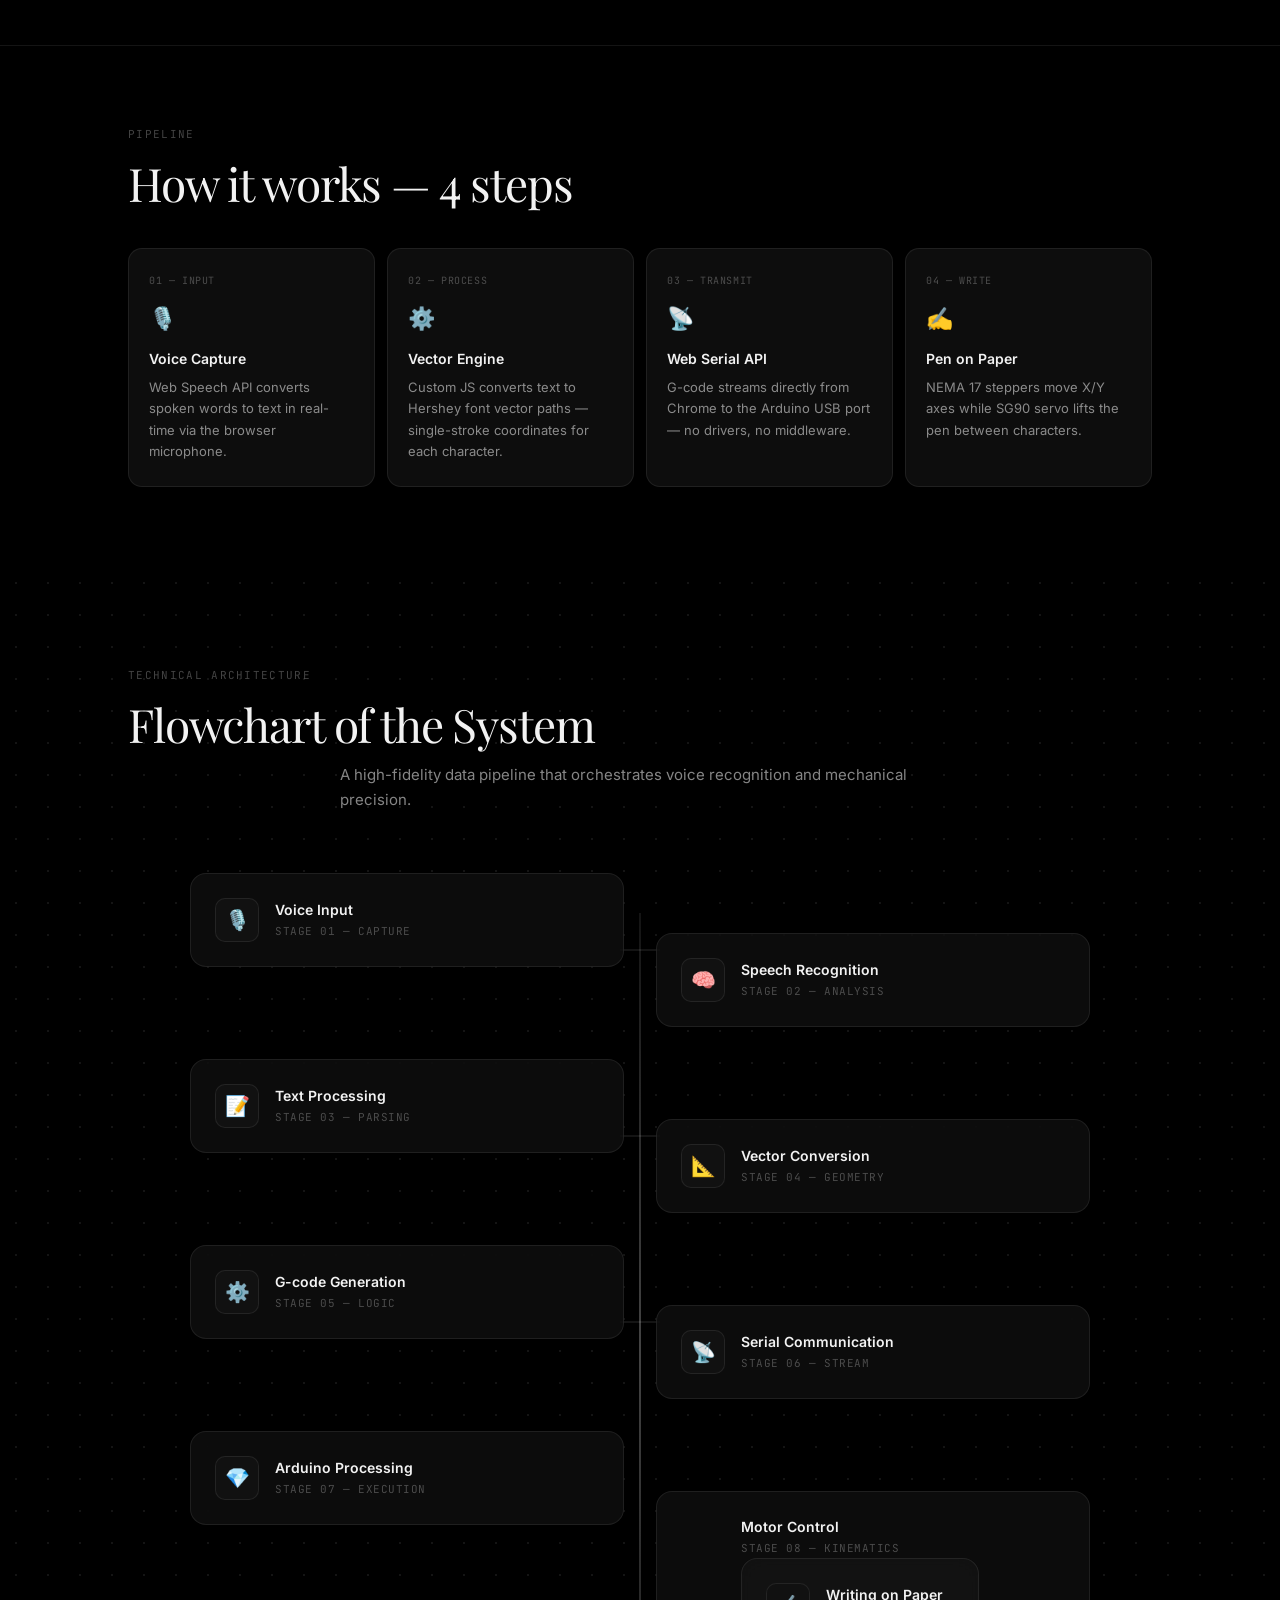
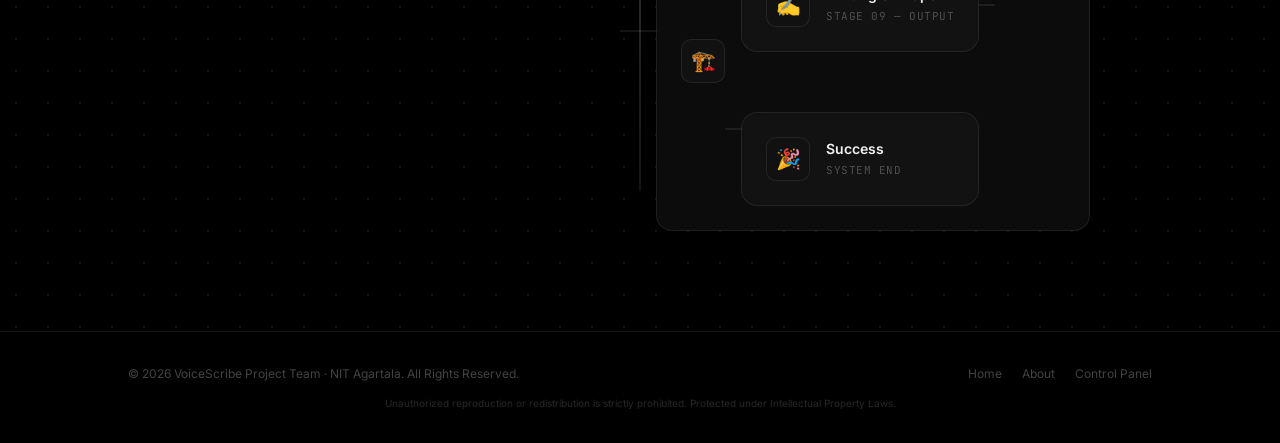
==== commit e5f82a55: "Final cleanup: Text-based layout and Hardware Showcase added" ====
--- a/index.html
+++ b/index.html
@@ -708,11 +708,7 @@
               <div class="flow-info">
                 <span class="flow-name">Motor Control</span>
                 <span class="flow-meta">Stage 08 — Kinematics</span>
-              </div>
-            </div>
-          </div>
-
-          <div class="flow-item" data-sr data-sr-delay="400ms">
+            <div class="flow-item" data-sr data-sr-delay="400ms">
             <div class="flow-box">
               <div class="flow-icon">✍️</div>
               <div class="flow-info">
@@ -741,13 +737,17 @@
 
   <footer class="footer">
     <div class="wrap">
-      <div class="footer-inner">
-        <span class="footer-copy">© 2026 VoiceScribe · NIT Agartala · Dept. of Production Engineering</span>
+      <div class="footer-inner" style="display:flex; justify-content:space-between; align-items:center; flex-wrap:wrap; gap:20px;">
+        <span class="footer-copy">© 2026 VoiceScribe Project Team · NIT Agartala. All Rights Reserved.</span>
         <nav class="footer-nav">
+          <a href="index.html">Home</a>
           <a href="about.html">About</a>
           <a href="control.html">Control Panel</a>
         </nav>
       </div>
+      <div style="font-size:10px; color:var(--text-3); margin-top:12px; text-align:center; opacity:0.6;">
+        Unauthorized reproduction or redistribution is strictly prohibited. Protected under Intellectual Property Laws.
+      </div>
     </div>
   </footer>
 
